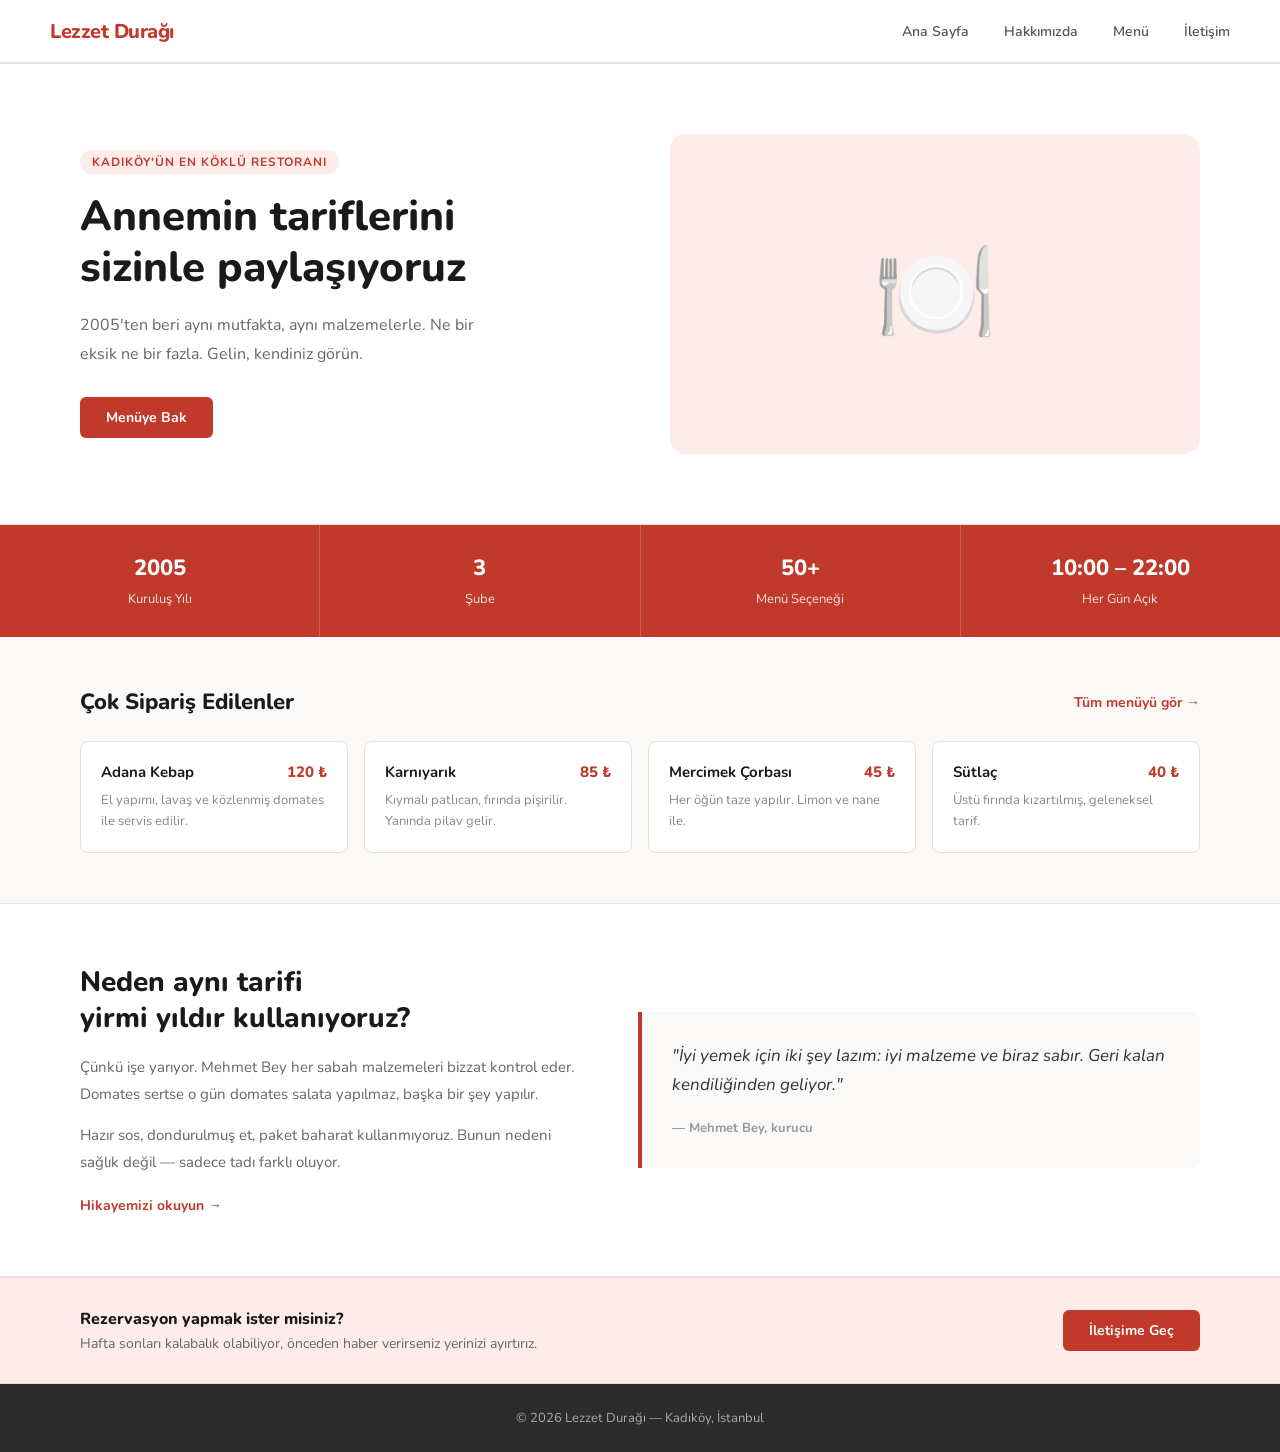
==== index.html @ c31fa02e "proje ilk yükleme" ====
<!DOCTYPE html>
<html lang="tr">
<head>
    <meta charset="UTF-8">
    <meta name="viewport" content="width=device-width, initial-scale=1.0">
    <title>Lezzet Durağı</title>
    <link rel="stylesheet" href="style.css">
</head>
<body>

    <nav>
        <a href="index.html" class="logo">Lezzet Durağı</a>
        <ul>
            <li><a href="index.html">Ana Sayfa</a></li>
            <li><a href="hakkimizda.html">Hakkımızda</a></li>
            <li><a href="menu.html">Menü</a></li>
            <li><a href="iletisim.html">İletişim</a></li>
        </ul>
    </nav>

    <!-- LAYOUT 1: İki sütun, sol yazı sağ görsel -->
    <section class="hero">
        <div class="hero-yazi">
            <span>Kadıköy'ün En Köklü Restoranı</span>
            <h1>Annemin tariflerini<br>sizinle paylaşıyoruz</h1>
            <p>2005'ten beri aynı mutfakta, aynı malzemelerle. Ne bir eksik ne bir fazla. Gelin, kendiniz görün.</p>
            <a href="menu.html" class="btn">Menüye Bak</a>
        </div>
        <div class="hero-gorsel">🍽️</div>
    </section>

    <!-- LAYOUT 2: Yatay bilgi bandı -->
    <div class="bilgi-bandi">
        <div class="bilgi-item">
            <strong>2005</strong>
            <span>Kuruluş Yılı</span>
        </div>
        <div class="bilgi-item">
            <strong>3</strong>
            <span>Şube</span>
        </div>
        <div class="bilgi-item">
            <strong>50+</strong>
            <span>Menü Seçeneği</span>
        </div>
        <div class="bilgi-item">
            <strong>10:00 – 22:00</strong>
            <span>Her Gün Açık</span>
        </div>
    </div>

    <!-- LAYOUT 3: Öne çıkan yemekler - yatay kart sırası -->
    <section class="one-cikan">
        <div class="one-cikan-baslik">
            <h2>Çok Sipariş Edilenler</h2>
            <a href="menu.html" class="btn-link">Tüm menüyü gör →</a>
        </div>
        <div class="one-yemekler">
            <div class="one-yemek">
                <div class="one-yemek-ust">
                    <h3>Adana Kebap</h3>
                    <span>120 ₺</span>
                </div>
                <p>El yapımı, lavaş ve közlenmiş domates ile servis edilir.</p>
            </div>
            <div class="one-yemek">
                <div class="one-yemek-ust">
                    <h3>Karnıyarık</h3>
                    <span>85 ₺</span>
                </div>
                <p>Kıymalı patlıcan, fırında pişirilir. Yanında pilav gelir.</p>
            </div>
            <div class="one-yemek">
                <div class="one-yemek-ust">
                    <h3>Mercimek Çorbası</h3>
                    <span>45 ₺</span>
                </div>
                <p>Her öğün taze yapılır. Limon ve nane ile.</p>
            </div>
            <div class="one-yemek">
                <div class="one-yemek-ust">
                    <h3>Sütlaç</h3>
                    <span>40 ₺</span>
                </div>
                <p>Üstü fırında kızartılmış, geleneksel tarif.</p>
            </div>
        </div>
    </section>

    <!-- LAYOUT 4: Tanıtım - sol yazı, sağ alıntı -->
    <section class="tanitim">
        <div class="tanitim-yazi">
            <h2>Neden aynı tarifi<br>yirmi yıldır kullanıyoruz?</h2>
            <p>Çünkü işe yarıyor. Mehmet Bey her sabah malzemeleri bizzat kontrol eder. Domates sertse o gün domates salata yapılmaz, başka bir şey yapılır.</p>
            <p>Hazır sos, dondurulmuş et, paket baharat kullanmıyoruz. Bunun nedeni sağlık değil — sadece tadı farklı oluyor.</p>
            <a href="hakkimizda.html" class="btn-link">Hikayemizi okuyun →</a>
        </div>
        <div class="tanitim-alinti">
            <blockquote>
                "İyi yemek için iki şey lazım: iyi malzeme ve biraz sabır. Geri kalan kendiliğinden geliyor."
            </blockquote>
            <cite>— Mehmet Bey, kurucu</cite>
        </div>
    </section>

    <!-- Rezervasyon bandı -->
    <div class="rezervasyon-bandi">
        <div>
            <strong>Rezervasyon yapmak ister misiniz?</strong>
            <p>Hafta sonları kalabalık olabiliyor, önceden haber verirseniz yerinizi ayırtırız.</p>
        </div>
        <a href="iletisim.html" class="btn">İletişime Geç</a>
    </div>

    <footer>
        <p>© 2026 Lezzet Durağı — Kadıköy, İstanbul</p>
    </footer>

</body>
</html>
---- style.css ----
@import url('https://fonts.googleapis.com/css2?family=Nunito:wght@400;600;700;800&display=swap');

* {
    margin: 0;
    padding: 0;
    box-sizing: border-box;
}

body {
    font-family: 'Nunito', sans-serif;
    background-color: #faf9f7;
    color: #2c2c2c;
}

/* NAVİGASYON */
nav {
    background-color: #fff;
    border-bottom: 2px solid #e8e0d5;
    padding: 0 50px;
    display: flex;
    justify-content: space-between;
    align-items: center;
    height: 64px;
}

.logo {
    font-size: 20px;
    font-weight: 800;
    color: #c0392b;
    text-decoration: none;
    letter-spacing: -0.5px;
}

nav ul {
    list-style: none;
    display: flex;
    gap: 35px;
}

nav ul li a {
    color: #555;
    text-decoration: none;
    font-size: 14px;
    font-weight: 600;
}

nav ul li a:hover {
    color: #c0392b;
}

/* FOOTER */
footer {
    background-color: #2c2c2c;
    color: #aaa;
    text-align: center;
    padding: 25px;
    font-size: 13px;
}

/* GENEL BUTON */
.btn {
    background-color: #c0392b;
    color: #fff;
    padding: 11px 26px;
    border: none;
    font-family: 'Nunito', sans-serif;
    font-size: 14px;
    font-weight: 700;
    cursor: pointer;
    text-decoration: none;
    display: inline-block;
    border-radius: 6px;
}

.btn:hover {
    background-color: #a93226;
}

/* ===================== */
/*      ANA SAYFA        */
/* ===================== */

.hero {
    display: flex;
    align-items: center;
    gap: 60px;
    padding: 70px 80px;
    background-color: #fff;
    border-bottom: 1px solid #e8e0d5;
}

.hero-yazi {
    flex: 1;
}

.hero-yazi span {
    display: inline-block;
    background-color: #fdecea;
    color: #c0392b;
    font-size: 12px;
    font-weight: 700;
    padding: 4px 12px;
    border-radius: 20px;
    margin-bottom: 18px;
    letter-spacing: 1px;
    text-transform: uppercase;
}

.hero-yazi h1 {
    font-size: 42px;
    font-weight: 800;
    line-height: 1.2;
    margin-bottom: 18px;
    color: #1a1a1a;
}

.hero-yazi p {
    font-size: 16px;
    color: #666;
    line-height: 1.8;
    margin-bottom: 28px;
    max-width: 420px;
}

.hero-gorsel {
    flex: 1;
    background-color: #fdecea;
    border-radius: 16px;
    height: 320px;
    display: flex;
    align-items: center;
    justify-content: center;
    font-size: 100px;
}

/* BİLGİ BANDI */
.bilgi-bandi {
    display: flex;
    background-color: #c0392b;
    color: white;
}

.bilgi-bandi .bilgi-item {
    flex: 1;
    padding: 28px 20px;
    text-align: center;
    border-right: 1px solid rgba(255,255,255,0.2);
}

.bilgi-bandi .bilgi-item:last-child {
    border-right: none;
}

.bilgi-bandi .bilgi-item strong {
    display: block;
    font-size: 22px;
    font-weight: 800;
    margin-bottom: 4px;
}

.bilgi-bandi .bilgi-item span {
    font-size: 13px;
    opacity: 0.85;
}

/* ÖNE ÇIKAN YEMEKLER */
.one-cikan {
    padding: 50px 80px;
    background-color: #faf9f7;
    border-bottom: 1px solid #e8e0d5;
}

.one-cikan-baslik {
    display: flex;
    justify-content: space-between;
    align-items: center;
    margin-bottom: 24px;
}

.one-cikan-baslik h2 {
    font-size: 22px;
    font-weight: 800;
    color: #1a1a1a;
}

.btn-link {
    color: #c0392b;
    text-decoration: none;
    font-size: 14px;
    font-weight: 700;
}

.btn-link:hover {
    text-decoration: underline;
}

.one-yemekler {
    display: flex;
    gap: 16px;
}

.one-yemek {
    flex: 1;
    background-color: #fff;
    border: 1px solid #e8e0d5;
    border-radius: 8px;
    padding: 20px;
}

.one-yemek-ust {
    display: flex;
    justify-content: space-between;
    align-items: center;
    margin-bottom: 8px;
}

.one-yemek-ust h3 {
    font-size: 15px;
    font-weight: 700;
    color: #1a1a1a;
}

.one-yemek-ust span {
    font-size: 15px;
    font-weight: 800;
    color: #c0392b;
}

.one-yemek p {
    font-size: 13px;
    color: #888;
    line-height: 1.6;
}

/* TANITIM */
.tanitim {
    display: flex;
    gap: 60px;
    align-items: center;
    padding: 60px 80px;
    background-color: #fff;
    border-bottom: 1px solid #e8e0d5;
}

.tanitim-yazi {
    flex: 1;
}

.tanitim-yazi h2 {
    font-size: 28px;
    font-weight: 800;
    color: #1a1a1a;
    line-height: 1.3;
    margin-bottom: 18px;
}

.tanitim-yazi p {
    font-size: 15px;
    color: #666;
    line-height: 1.8;
    margin-bottom: 14px;
}

.tanitim-yazi .btn-link {
    display: inline-block;
    margin-top: 6px;
}

.tanitim-alinti {
    flex: 1;
    background-color: #faf9f7;
    border-left: 4px solid #c0392b;
    padding: 30px;
    border-radius: 0 8px 8px 0;
}

.tanitim-alinti blockquote {
    font-size: 17px;
    color: #333;
    line-height: 1.7;
    font-style: italic;
    margin-bottom: 16px;
}

.tanitim-alinti cite {
    font-size: 13px;
    color: #999;
    font-style: normal;
    font-weight: 700;
}

/* REZERVASYON BANDI */
.rezervasyon-bandi {
    display: flex;
    justify-content: space-between;
    align-items: center;
    padding: 30px 80px;
    background-color: #fdecea;
    border-top: 1px solid #e8e0d5;
    border-bottom: 1px solid #e8e0d5;
}

.rezervasyon-bandi strong {
    display: block;
    font-size: 16px;
    font-weight: 800;
    color: #1a1a1a;
    margin-bottom: 4px;
}

.rezervasyon-bandi p {
    font-size: 14px;
    color: #666;
}

/* ===================== */
/*    HAKKIMIZDA          */
/* ===================== */

.sayfa-ust {
    padding: 50px 80px 30px;
    background-color: #fff;
    border-bottom: 1px solid #e8e0d5;
}

.sayfa-ust h2 {
    font-size: 32px;
    font-weight: 800;
    color: #1a1a1a;
    margin-bottom: 8px;
}

.sayfa-ust p {
    color: #888;
    font-size: 15px;
}

.hakkimizda-icerik {
    display: flex;
    gap: 50px;
    padding: 50px 80px;
    align-items: flex-start;
    background-color: #faf9f7;
}

.hakkimizda-sol {
    flex: 3;
}

.hakkimizda-sol h3 {
    font-size: 20px;
    font-weight: 800;
    color: #c0392b;
    margin-bottom: 14px;
}

.hakkimizda-sol p {
    font-size: 15px;
    color: #555;
    line-height: 1.9;
    margin-bottom: 16px;
}

.hakkimizda-sag {
    flex: 2;
    background-color: #fff;
    border: 1px solid #e8e0d5;
    border-radius: 12px;
    padding: 28px;
}

.hakkimizda-sag h4 {
    font-size: 16px;
    font-weight: 800;
    color: #1a1a1a;
    margin-bottom: 16px;
    padding-bottom: 12px;
    border-bottom: 2px solid #fdecea;
}

.hakkimizda-sag ul {
    list-style: none;
}

.hakkimizda-sag ul li {
    font-size: 14px;
    color: #555;
    padding: 8px 0;
    border-bottom: 1px solid #f0ebe4;
    display: flex;
    align-items: center;
    gap: 10px;
}

.hakkimizda-sag ul li::before {
    content: '';
    display: inline-block;
    width: 8px;
    height: 8px;
    background-color: #c0392b;
    border-radius: 50%;
    flex-shrink: 0;
}

/* ===================== */
/*         MENÜ          */
/* ===================== */

.menu-ust {
    display: flex;
    justify-content: space-between;
    align-items: center;
    padding: 40px 80px 20px;
    background-color: #fff;
    border-bottom: 1px solid #e8e0d5;
}

.menu-ust h2 {
    font-size: 32px;
    font-weight: 800;
    color: #1a1a1a;
}

.menu-ust p {
    font-size: 14px;
    color: #888;
}

.menu-icerik {
    padding: 40px 80px;
    background-color: #faf9f7;
}

.menu-kategori {
    margin-bottom: 40px;
}

.menu-kategori h3 {
    font-size: 15px;
    font-weight: 800;
    color: #c0392b;
    text-transform: uppercase;
    letter-spacing: 1px;
    margin-bottom: 16px;
    padding-bottom: 10px;
    border-bottom: 2px solid #fdecea;
}

.menu-satirlar {
    display: flex;
    flex-direction: column;
    gap: 2px;
}

.menu-satir {
    display: flex;
    justify-content: space-between;
    align-items: center;
    background-color: #fff;
    padding: 16px 20px;
    border: 1px solid #e8e0d5;
    border-radius: 8px;
}

.menu-satir:hover {
    border-color: #c0392b;
}

.menu-satir-sol h4 {
    font-size: 15px;
    font-weight: 700;
    color: #1a1a1a;
    margin-bottom: 3px;
}

.menu-satir-sol p {
    font-size: 13px;
    color: #999;
}

.menu-satir-fiyat {
    font-size: 16px;
    font-weight: 800;
    color: #c0392b;
    white-space: nowrap;
}

/* ===================== */
/*      İLETİŞİM         */
/* ===================== */

.iletisim-icerik {
    display: flex;
    gap: 40px;
    padding: 50px 80px;
    background-color: #faf9f7;
    align-items: flex-start;
}

.iletisim-form {
    flex: 2;
    background-color: #fff;
    border: 1px solid #e8e0d5;
    border-radius: 12px;
    padding: 36px;
}

.iletisim-form h3 {
    font-size: 20px;
    font-weight: 800;
    margin-bottom: 24px;
    color: #1a1a1a;
}

.form-grup {
    display: flex;
    gap: 16px;
}

.form-grup > div {
    flex: 1;
}

.iletisim-form label {
    display: block;
    font-size: 13px;
    font-weight: 700;
    color: #444;
    margin-bottom: 6px;
}

.iletisim-form input,
.iletisim-form textarea,
.iletisim-form select {
    width: 100%;
    padding: 10px 14px;
    margin-bottom: 16px;
    border: 1px solid #ddd;
    border-radius: 6px;
    font-family: 'Nunito', sans-serif;
    font-size: 14px;
    color: #333;
    background-color: #faf9f7;
}

.iletisim-form input:focus,
.iletisim-form textarea:focus,
.iletisim-form select:focus {
    outline: none;
    border-color: #c0392b;
    background-color: #fff;
}

.iletisim-form textarea {
    height: 110px;
    resize: vertical;
}

.iletisim-bilgiler {
    flex: 1;
    display: flex;
    flex-direction: column;
    gap: 16px;
}

.bilgi-satir {
    background-color: #fff;
    border: 1px solid #e8e0d5;
    border-radius: 10px;
    padding: 20px;
}

.bilgi-satir strong {
    display: block;
    font-size: 13px;
    font-weight: 800;
    color: #c0392b;
    margin-bottom: 6px;
    text-transform: uppercase;
    letter-spacing: 0.5px;
}

.bilgi-satir p {
    font-size: 14px;
    color: #555;
    line-height: 1.7;
}
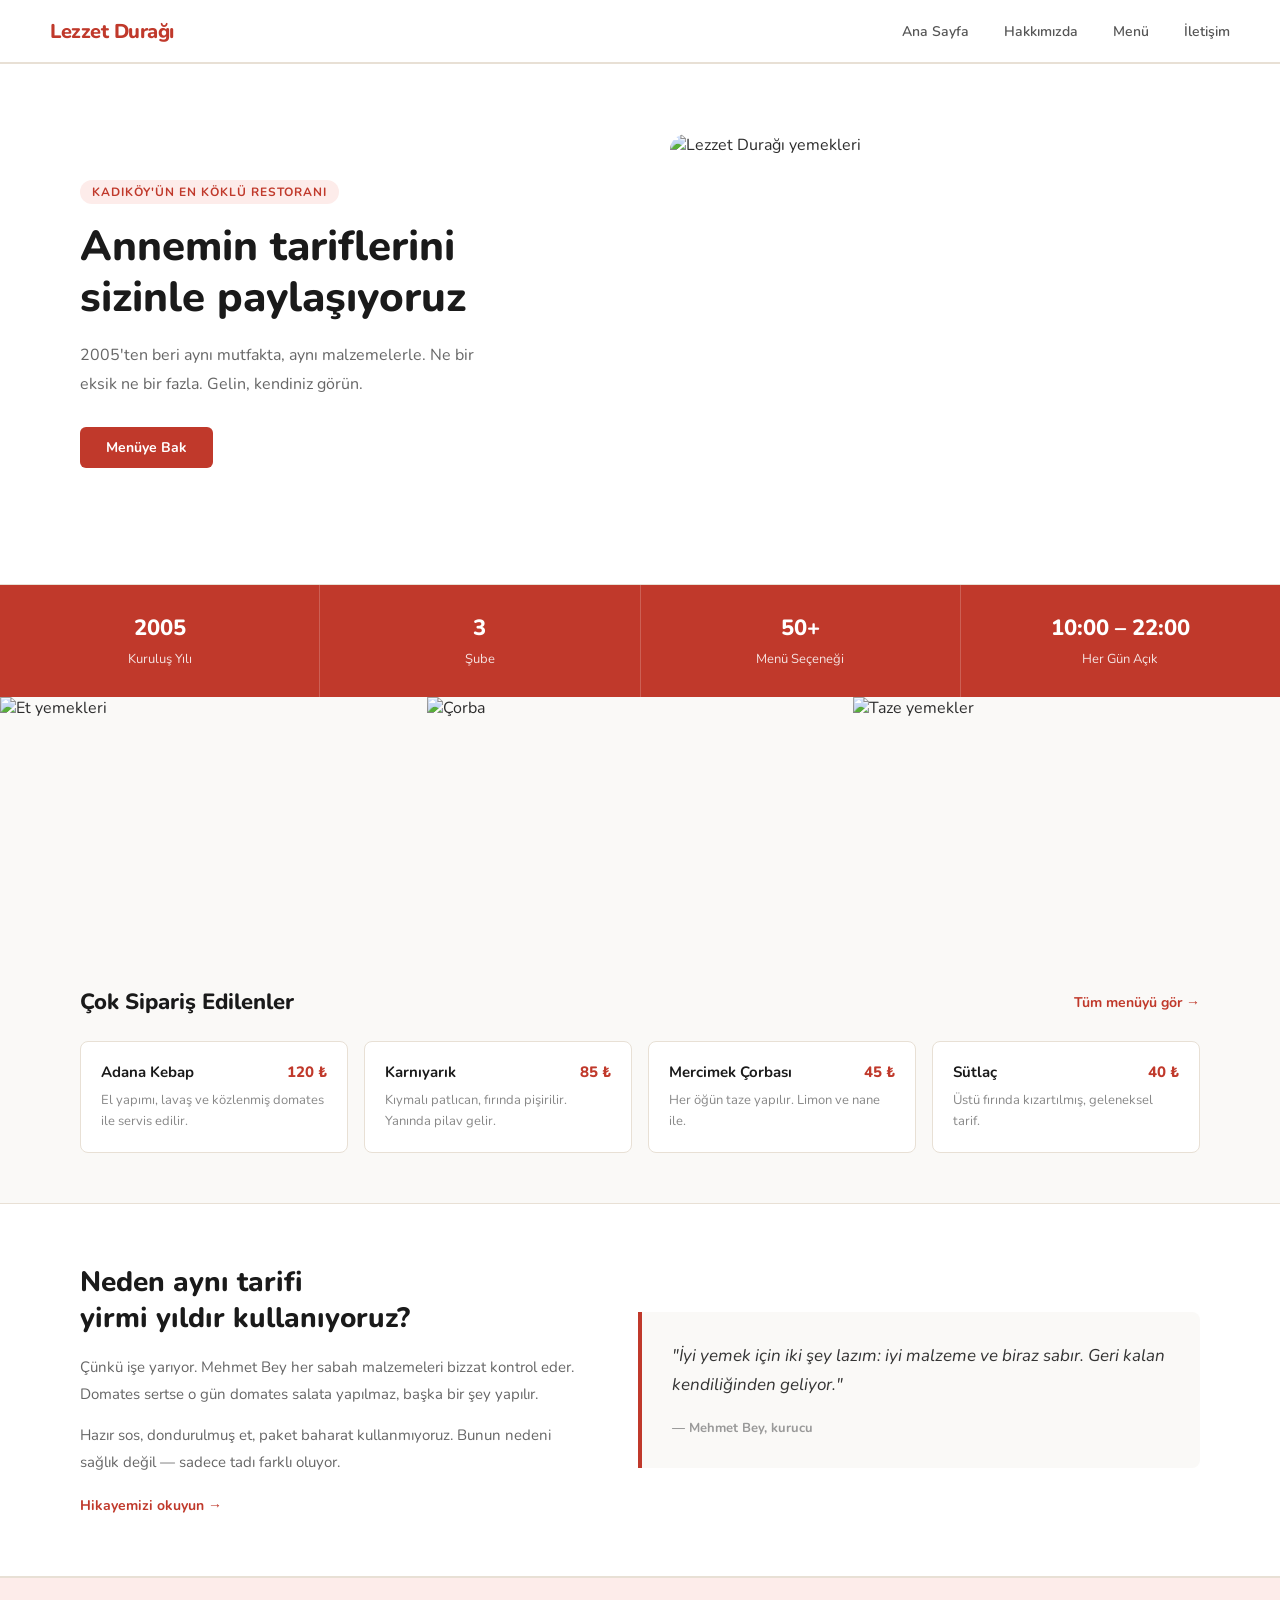
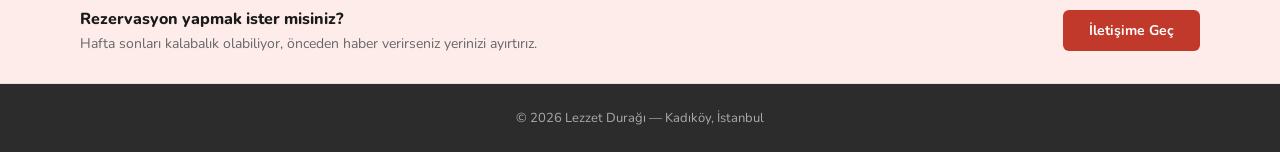
==== commit d204042f: "proje eksikleri giderildi" ====
--- a/index.html
+++ b/index.html
@@ -18,7 +18,6 @@
         </ul>
     </nav>
 
-    <!-- LAYOUT 1: İki sütun, sol yazı sağ görsel -->
     <section class="hero">
         <div class="hero-yazi">
             <span>Kadıköy'ün En Köklü Restoranı</span>
@@ -26,10 +25,11 @@
             <p>2005'ten beri aynı mutfakta, aynı malzemelerle. Ne bir eksik ne bir fazla. Gelin, kendiniz görün.</p>
             <a href="menu.html" class="btn">Menüye Bak</a>
         </div>
-        <div class="hero-gorsel">🍽️</div>
+        <div class="hero-gorsel">
+            <img src="https://images.unsplash.com/photo-1414235077428-338989a2e8c0?auto=format&fit=crop&w=800&q=80" alt="Lezzet Durağı yemekleri">
+        </div>
     </section>
 
-    <!-- LAYOUT 2: Yatay bilgi bandı -->
     <div class="bilgi-bandi">
         <div class="bilgi-item">
             <strong>2005</strong>
@@ -49,7 +49,12 @@
         </div>
     </div>
 
-    <!-- LAYOUT 3: Öne çıkan yemekler - yatay kart sırası -->
+    <div class="foto-serit">
+        <img src="https://images.unsplash.com/photo-1555939594-8e15b5f73b47?auto=format&fit=crop&w=600&q=80" alt="Et yemekleri">
+        <img src="https://images.unsplash.com/photo-1547592166-23ac45744acd?auto=format&fit=crop&w=600&q=80" alt="Çorba">
+        <img src="https://images.unsplash.com/photo-1504674900247-0877df9cc836?auto=format&fit=crop&w=600&q=80" alt="Taze yemekler">
+    </div>
+
     <section class="one-cikan">
         <div class="one-cikan-baslik">
             <h2>Çok Sipariş Edilenler</h2>
@@ -87,7 +92,6 @@
         </div>
     </section>
 
-    <!-- LAYOUT 4: Tanıtım - sol yazı, sağ alıntı -->
     <section class="tanitim">
         <div class="tanitim-yazi">
             <h2>Neden aynı tarifi<br>yirmi yıldır kullanıyoruz?</h2>
@@ -103,7 +107,6 @@
         </div>
     </section>
 
-    <!-- Rezervasyon bandı -->
     <div class="rezervasyon-bandi">
         <div>
             <strong>Rezervasyon yapmak ister misiniz?</strong>
--- a/style.css
+++ b/style.css
@@ -12,7 +12,6 @@
     color: #2c2c2c;
 }
 
-/* NAVİGASYON */
 nav {
     background-color: #fff;
     border-bottom: 2px solid #e8e0d5;
@@ -48,7 +47,6 @@
     color: #c0392b;
 }
 
-/* FOOTER */
 footer {
     background-color: #2c2c2c;
     color: #aaa;
@@ -57,7 +55,6 @@
     font-size: 13px;
 }
 
-/* GENEL BUTON */
 .btn {
     background-color: #c0392b;
     color: #fff;
@@ -76,10 +73,6 @@
     background-color: #a93226;
 }
 
-/* ===================== */
-/*      ANA SAYFA        */
-/* ===================== */
-
 .hero {
     display: flex;
     align-items: center;
@@ -124,16 +117,17 @@
 
 .hero-gorsel {
     flex: 1;
-    background-color: #fdecea;
     border-radius: 16px;
-    height: 320px;
-    display: flex;
-    align-items: center;
-    justify-content: center;
-    font-size: 100px;
-}
-
-/* BİLGİ BANDI */
+    height: 380px;
+    overflow: hidden;
+}
+
+.hero-gorsel img {
+    width: 100%;
+    height: 100%;
+    object-fit: cover;
+}
+
 .bilgi-bandi {
     display: flex;
     background-color: #c0392b;
@@ -163,7 +157,16 @@
     opacity: 0.85;
 }
 
-/* ÖNE ÇIKAN YEMEKLER */
+.foto-serit {
+    display: flex;
+    height: 240px;
+}
+
+.foto-serit img {
+    flex: 1;
+    object-fit: cover;
+}
+
 .one-cikan {
     padding: 50px 80px;
     background-color: #faf9f7;
@@ -232,7 +235,6 @@
     line-height: 1.6;
 }
 
-/* TANITIM */
 .tanitim {
     display: flex;
     gap: 60px;
@@ -289,7 +291,6 @@
     font-weight: 700;
 }
 
-/* REZERVASYON BANDI */
 .rezervasyon-bandi {
     display: flex;
     justify-content: space-between;
@@ -313,10 +314,6 @@
     color: #666;
 }
 
-/* ===================== */
-/*    HAKKIMIZDA          */
-/* ===================== */
-
 .sayfa-ust {
     padding: 50px 80px 30px;
     background-color: #fff;
@@ -337,10 +334,23 @@
 
 .hakkimizda-icerik {
     display: flex;
-    gap: 50px;
+    gap: 40px;
     padding: 50px 80px;
     align-items: flex-start;
     background-color: #faf9f7;
+}
+
+.hakkimizda-foto {
+    flex: 2;
+    height: 380px;
+    border-radius: 12px;
+    overflow: hidden;
+}
+
+.hakkimizda-foto img {
+    width: 100%;
+    height: 100%;
+    object-fit: cover;
 }
 
 .hakkimizda-sol {
@@ -402,10 +412,6 @@
     flex-shrink: 0;
 }
 
-/* ===================== */
-/*         MENÜ          */
-/* ===================== */
-
 .menu-ust {
     display: flex;
     justify-content: space-between;
@@ -484,10 +490,6 @@
     color: #c0392b;
     white-space: nowrap;
 }
-
-/* ===================== */
-/*      İLETİŞİM         */
-/* ===================== */
 
 .iletisim-icerik {
     display: flex;
